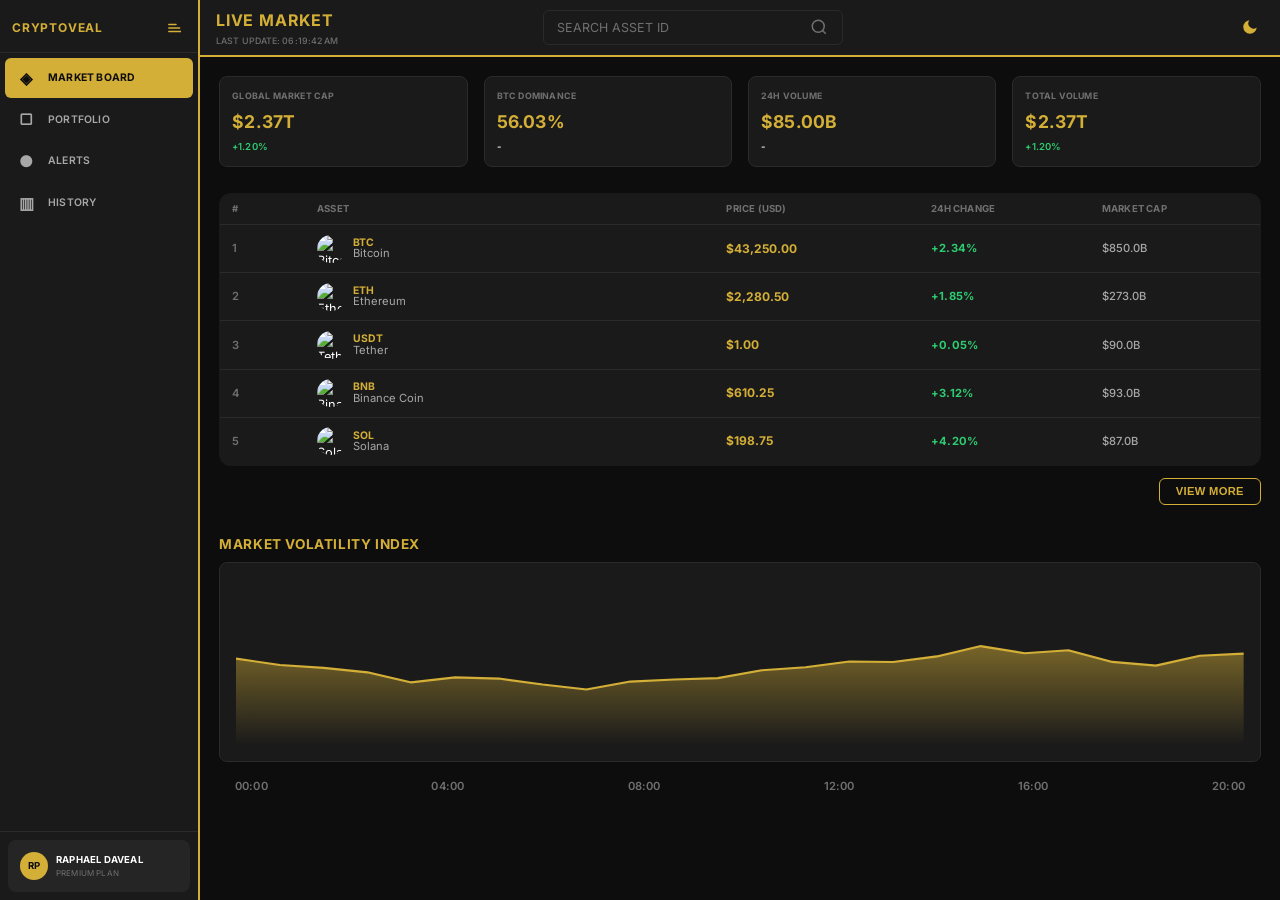
==== index.html @ ec21918f "stat" ====
<!DOCTYPE html>
<html lang="en" data-theme="dark">
<head>
  <meta charset="UTF-8">
  <meta name="viewport" content="width=device-width, initial-scale=1.0">
  <title>Crypto Portfolio Tracker</title>
  <link rel="stylesheet" href="./src/css/styles.css">
</head>
<body>
  <div class="app-container">
    <!-- Sidebar with CRYPTOVEAL -->
    <aside id="sidebar-container" class="sidebar"></aside>

    <!-- Main Content Area -->
    <div class="content-wrapper">
      <!-- Top Header with Menu & Theme Toggle -->
      <div id="header-container"></div>

      <main class="main-content">
        <!-- Market Stats Grid (4 cards with real data) -->
        <div class="market-stats-grid" id="market-stats-container">
          <div class="market-stat-card">
            <p class="stat-label">GLOBAL MARKET CAP</p>
            <p class="stat-value" id="global-market-cap">-</p>
            <p class="stat-change" id="global-market-cap-change">-</p>
          </div>
          <div class="market-stat-card">
            <p class="stat-label">BTC DOMINANCE</p>
            <p class="stat-value" id="btc-dominance">-</p>
            <p class="stat-change" id="btc-dominance-change">-</p>
          </div>
          <div class="market-stat-card">
            <p class="stat-label">24H VOLUME</p>
            <p class="stat-value" id="volume-24h">-</p>
            <p class="stat-change" id="volume-24h-change">-</p>
          </div>
          <div class="market-stat-card">
            <p class="stat-label">TOTAL VOLUME</p>
            <p class="stat-value" id="total-volume">-</p>
            <p class="stat-change" id="total-volume-change">-</p>
          </div>
        </div>

        <!-- Cryptocurrencies Table -->
        <section class="assets-section">
          <table class="crypto-table" id="crypto-table">
            <thead>
              <tr>
                <th class="col-rank">#</th>
                <th class="col-asset">ASSET</th>
                <th class="col-price">PRICE (USD)</th>
                <th class="col-change">24H CHANGE</th>
                <th class="col-market-cap">MARKET CAP</th>
              </tr>
            </thead>
            <tbody id="coins-list">
              <tr class="loading-row">
                <td colspan="5">Loading coins...</td>
              </tr>
            </tbody>
          </table>
          <button id="view-more-btn" class="view-more-btn" style="display: none;">VIEW MORE</button>
        </section>

        <!-- Market Volatility Index Chart -->
        <section class="chart-section">
          <h2 class="chart-title">MARKET VOLATILITY INDEX</h2>
          <div class="chart-container" id="volatility-chart">
            <svg viewBox="0 0 1000 240" class="volatility-chart-svg" preserveAspectRatio="none">
              <defs>
                <linearGradient id="chartGradient" x1="0%" y1="0%" x2="0%" y2="100%">
                  <stop offset="0%" style="stop-color:#d4af37;stop-opacity:0.5" />
                  <stop offset="100%" style="stop-color:#d4af37;stop-opacity:0" />
                </linearGradient>
              </defs>
              <path id="chart-area" d="" fill="url(#chartGradient)" stroke="none"/>
              <polyline id="chart-line" points="" fill="none" stroke="#d4af37" stroke-width="3"/>
            </svg>
          </div>
          <div class="chart-labels">
            <span>00:00</span>
            <span>04:00</span>
            <span>08:00</span>
            <span>12:00</span>
            <span>16:00</span>
            <span>20:00</span>
          </div>
        </section>
      </main>
    </div>
  </div>

  <!-- Load main.js as ES module -->
  <script type="module" src="./src/js/main.js"></script>
</body>
</html>
---- src/css/styles.css ----
/* ===========================
   IMPORTS
   =========================== */
@import url('https://fonts.googleapis.com/css2?family=Inter:wght@300;400;500;600;700&display=swap');

/* ===========================
   THEME VARIABLES
   =========================== */

:root[data-theme="dark"] {
  --bg-primary: #0d0d0d;
  --bg-secondary: #1a1a1a;
  --bg-tertiary: #252525;
  --text-primary: #ffffff;
  --text-secondary: #a8a8a8;
  --text-tertiary: #707070;
  --accent-gold: #d4af37;
  --accent-gold-hover: #e5c158;
  --color-positive: #2ecc71;
  --color-negative: #e74c3c;
  --border-color: #2a2a2a;
  --sidebar-bg: #1a1a1a;
  --sidebar-border: #d4af37;
}

:root[data-theme="light"] {
  --bg-primary: #f8f8f8;
  --bg-secondary: #ffffff;
  --bg-tertiary: #f5f5f5;
  --text-primary: #1a1a1a;
  --text-secondary: #555555;
  --text-tertiary: #888888;
  --accent-gold: #b8960f;
  --accent-gold-hover: #9e7d0a;
  --color-positive: #27ae60;
  --color-negative: #c0392b;
  --border-color: #e8e8e8;
  --sidebar-bg: #ffffff;
  --sidebar-border: #b8960f;
}

/* ===========================
   RESET & BASE STYLES
   =========================== */

*,
*::before,
*::after {
  margin: 0;
  padding: 0;
  box-sizing: border-box;
}

html {
  font-size: 16px;
}

body {
  font-family: 'Inter', -apple-system, BlinkMacSystemFont, 'Segoe UI', sans-serif;
  background-color: var(--bg-primary);
  color: var(--text-primary);
  line-height: 1.5;
  transition: background-color 0.3s ease, color 0.3s ease;
}

/* ===========================
   LAYOUT STRUCTURE
   =========================== */

.app-container {
  display: flex;
  height: 100vh;
  overflow: hidden;
}

.sidebar {
  width: 200px;
  background-color: var(--sidebar-bg);
  border-right: 2px solid var(--sidebar-border);
  padding: 0;
  position: relative;
  overflow-y: auto;
  overflow-x: hidden;
  transition: width 0.3s ease;
  z-index: 100;
  display: flex;
  flex-direction: column;
}

.sidebar.collapsed {
  width: 80px;
  padding: 0;
}

.sidebar-header {
  padding: 1rem 0.75rem 0.75rem 0.75rem;
  border-bottom: 1px solid var(--border-color);
  display: flex;
  align-items: center;
  justify-content: space-between;
  gap: 0.5rem;
  flex-shrink: 0;
}

.sidebar-title {
  font-size: 0.75rem;
  color: var(--accent-gold);
  font-weight: 700;
  letter-spacing: 0.8px;
  text-transform: uppercase;
  white-space: normal;
  overflow: visible;
  text-overflow: clip;
  margin: 0;
  flex: 1;
  text-align: left;
}

.sidebar.collapsed .sidebar-title {
  display: none;
}

.menu-toggle {
  background: none;
  border: none;
  cursor: pointer;
  padding: 0.3rem;
  flex-shrink: 0;
  display: flex;
  align-items: center;
  justify-content: center;
  width: 24px;
  height: 24px;
  transition: all 0.3s ease;
}

.menu-icon {
  width: 18px;
  height: 18px;
  stroke: var(--accent-gold);
  stroke-width: 2.5;
  fill: none;
  stroke-linecap: round;
  transition: all 0.3s ease;
  transform: scaleX(1);
}

/* Hamburger transforms to arrow pointing left when sidebar is OPEN */
.sidebar.collapsed .menu-icon {
  transform: scaleX(-1);
}

.content-wrapper {
  flex: 1;
  display: flex;
  flex-direction: column;
  overflow: hidden;
}

/* ===========================
   SIDEBAR STYLES
   =========================== */

.sidebar-nav {
  display: flex;
  flex-direction: column;
  justify-content: space-between;
  height: 100%;
  padding: 0;
}

.sidebar-menu {
  display: flex;
  flex-direction: column;
  gap: 0.1rem;
  padding: 0.3rem;
  flex: 1;
}

.sidebar-item {
  display: flex;
  align-items: center;
  justify-content: flex-start;
  gap: 0.6rem;
  padding: 0.5rem 0.6rem;
  color: var(--text-secondary);
  text-decoration: none;
  border-radius: 6px;
  transition: all 0.3s ease;
  cursor: pointer;
  border: none;
  font-size: 0.65rem;
  font-weight: 600;
  text-transform: uppercase;
  letter-spacing: 0.2px;
}

.sidebar-item:hover {
  background-color: var(--bg-tertiary);
  color: var(--accent-gold);
}

.sidebar-item.active {
  background-color: var(--accent-gold);
  color: var(--bg-primary);
  font-weight: 700;
}

.sidebar.collapsed .sidebar-item {
  justify-content: center;
  padding: 0.5rem;
  gap: 0;
}

.sidebar.collapsed .sidebar-item:hover {
  background-color: var(--bg-tertiary);
}

.sidebar.collapsed .sidebar-item.active {
  background-color: var(--accent-gold);
}

.sidebar-icon {
  font-size: 1rem;
  width: 24px;
  min-width: 24px;
  text-align: center;
  flex-shrink: 0;
  display: flex;
  align-items: center;
  justify-content: center;
  height: 24px;
}

.sidebar-label {
  white-space: nowrap;
  overflow: hidden;
  text-overflow: ellipsis;
  flex: 1;
}

.sidebar.collapsed .sidebar-label {
  display: none;
}

.sidebar-footer {
  border-top: 1px solid var(--border-color);
  padding: 0.5rem;
  margin-top: auto;
  flex-shrink: 0;
}

.user-profile {
  display: flex;
  align-items: center;
  gap: 0.5rem;
  padding: 0.75rem;
  background-color: var(--bg-tertiary);
  border-radius: 8px;
  justify-content: center;
}

.sidebar.collapsed .user-profile {
  justify-content: center;
  padding: 0.75rem;
}

.user-avatar {
  width: 28px;
  height: 28px;
  background-color: var(--accent-gold);
  color: var(--bg-primary);
  border-radius: 50%;
  display: flex;
  align-items: center;
  justify-content: center;
  font-weight: 700;
  font-size: 0.6rem;
  flex-shrink: 0;
}

.user-info {
  flex: 1;
  min-width: 0;
}

.sidebar.collapsed .user-info {
  display: none;
}

.user-name {
  font-size: 0.6rem;
  font-weight: 700;
  color: var(--text-primary);
  text-transform: uppercase;
  letter-spacing: 0.2px;
  white-space: nowrap;
  overflow: hidden;
  text-overflow: ellipsis;
}

.user-status {
  font-size: 0.5rem;
  color: var(--text-tertiary);
  text-transform: uppercase;
  letter-spacing: 0.15px;
  white-space: nowrap;
  overflow: hidden;
  text-overflow: ellipsis;
}

/* ===========================
   HEADER STYLES
   =========================== */

.header {
  background-color: var(--bg-secondary);
  border-bottom: 2px solid var(--accent-gold);
  padding: 0.5rem 1rem;
  display: flex;
  justify-content: flex-start;
  align-items: center;
  gap: 1rem;
  z-index: 50;
  flex-shrink: 0;
}

.header-title-section {
  display: flex;
  flex-direction: column;
  gap: 0.1rem;
  flex-shrink: 0;
}

.header-title {
  color: var(--accent-gold);
  font-size: 1rem;
  font-weight: 700;
  text-transform: uppercase;
  letter-spacing: 0.8px;
  margin: 0;
}

.header-subtitle {
  color: var(--text-tertiary);
  font-size: 0.55rem;
  text-transform: uppercase;
  letter-spacing: 0.1px;
  margin: 0;
  font-weight: 500;
}

.header-search-wrapper {
  display: flex;
  gap: 0.4rem;
  align-items: center;
  background-color: var(--bg-secondary);
  border: 1px solid var(--border-color);
  border-radius: 6px;
  padding: 0.4rem 0.8rem;
  flex: 1;
  margin: 0 auto;
  max-width: 300px;
}

.header-search-input {
  background: none;
  border: none;
  color: var(--text-primary);
  font-size: 0.78rem;
  outline: none;
  flex: 1;
  font-family: 'Inter', sans-serif;
}

.header-search-input::placeholder {
  color: var(--text-tertiary);
}

.header-search-button {
  background: none;
  border: none;
  cursor: pointer;
  font-size: 0.9rem;
  padding: 0;
  display: flex;
  align-items: center;
  justify-content: center;
  flex-shrink: 0;
  width: 20px;
  height: 20px;
  color: var(--text-tertiary);
  transition: color 0.3s ease;
}

.header-search-button:hover {
  color: var(--accent-gold);
}

.icon-search,
.icon-theme {
  width: 18px;
  height: 18px;
}

.icon-search {
  stroke: currentColor;
  fill: none;
}

.icon-theme {
  fill: currentColor;
  stroke: none;
}

.theme-toggle {
  background: none;
  border: none;
  color: var(--accent-gold);
  cursor: pointer;
  padding: 0.3rem;
  border-radius: 6px;
  transition: all 0.3s ease;
  display: flex;
  align-items: center;
  justify-content: center;
  flex-shrink: 0;
  margin-left: auto;
  width: 28px;
  height: 28px;
}

.theme-toggle:hover {
  background-color: var(--accent-gold);
  color: var(--bg-primary);
}

.theme-toggle .icon-theme {
  width: 18px;
  height: 18px;
  fill: currentColor;
  stroke: none;
}

/* ===========================
   MAIN CONTENT
   =========================== */

.main-content {
  flex: 1;
  display: flex;
  flex-direction: column;
  overflow-y: auto;
  overflow-x: hidden;
  background-color: var(--bg-primary);
}

/* ===========================
   LAST UPDATE INFO
   =========================== */

.last-update-info {
  color: var(--text-tertiary);
  font-size: 0.65rem;
  text-transform: uppercase;
  letter-spacing: 0.2px;
  font-weight: 500;
  margin: 0;
  padding: 0.5rem 1rem 0.25rem 1rem;
  flex-shrink: 0;
}

.search-input {
  flex: 1;
  background: none;
  border: none;
  color: var(--text-primary);
  padding: 0;
  font-size: 0.85rem;
  outline: none;
  text-transform: uppercase;
  letter-spacing: 0.3px;
  font-weight: 500;
}

.search-input::placeholder {
  color: var(--text-tertiary);
}

.search-button {
  background: none;
  border: none;
  color: var(--text-secondary);
  cursor: pointer;
  font-size: 1rem;
  padding: 0;
  transition: color 0.3s ease;
  flex-shrink: 0;
  display: flex;
  align-items: center;
  justify-content: center;
}

.search-button:hover {
  color: var(--accent-gold);
}

/* ===========================
   MARKET STATS SECTION
   =========================== */

.market-stats-grid {
  display: grid;
  grid-template-columns: repeat(4, 1fr);
  gap: 1rem;
  padding: 1.2rem 1.2rem 0.8rem 1.2rem;
  flex-shrink: 0;
}

.market-stat-card {
  background-color: var(--bg-secondary);
  border: 1px solid var(--border-color);
  border-radius: 8px;
  padding: 0.75rem;
  transition: all 0.3s ease;
}

.market-stat-card:hover {
  border-color: var(--accent-gold);
  box-shadow: 0 2px 8px rgba(212, 175, 55, 0.1);
}

.stat-label {
  color: var(--text-tertiary);
  font-size: 0.55rem;
  text-transform: uppercase;
  letter-spacing: 0.2px;
  margin-bottom: 0.4rem;
  font-weight: 700;
}

.stat-value {
  color: var(--accent-gold);
  font-size: 1.1rem;
  font-weight: 700;
  margin-bottom: 0.3rem;
  letter-spacing: 0.2px;
}

.stat-change {
  font-size: 0.6rem;
  font-weight: 600;
  text-transform: uppercase;
  letter-spacing: 0.1px;
}

.stat-change.positive {
  color: var(--color-positive);
}

.stat-change.negative {
  color: var(--color-negative);
}

/* ===========================
   CRYPTO TABLE STYLES
   =========================== */

.assets-section {
  flex: 0 0 auto;
  padding: 0.8rem 1.2rem 1rem 1.2rem;
  overflow: visible;
  display: flex;
  flex-direction: column;
  gap: 0.75rem;
}

.view-more-btn {
  background: none;
  border: 1px solid var(--accent-gold);
  color: var(--accent-gold);
  cursor: pointer;
  font-size: 0.7rem;
  padding: 0.4rem 1rem;
  border-radius: 6px;
  transition: all 0.3s ease;
  font-weight: 600;
  text-transform: uppercase;
  letter-spacing: 0.3px;
  align-self: flex-end;
}

.view-more-btn:hover {
  background-color: var(--accent-gold);
  color: var(--bg-primary);
}

.view-more-btn.hidden {
  display: none !important;
}

.crypto-table {
  width: 100%;
  border-collapse: collapse;
  background-color: var(--bg-secondary);
  border: 1px solid var(--border-color);
  border-radius: 12px;
  overflow: hidden;
}

.crypto-table thead {
  background-color: var(--bg-secondary);
  border-bottom: 1px solid var(--border-color);
}

.crypto-table thead th {
  color: var(--text-tertiary);
  font-size: 0.6rem;
  font-weight: 700;
  padding: 0.5rem 0.75rem;
  text-align: left;
  text-transform: uppercase;
  letter-spacing: 0.2px;
}

.col-rank {
  width: 50px;
  text-align: left;
}

.col-asset {
  width: 240px;
  text-align: left;
}

.col-price {
  width: 120px;
  text-align: left;
}

.col-change {
  width: 100px;
  text-align: left;
}

.col-market-cap {
  width: 100px;
  text-align: left;
}

.crypto-table tbody {
  max-height: none;
  overflow-y: visible;
}

.crypto-table tbody tr {
  border-bottom: 1px solid var(--border-color);
  transition: background-color 0.2s ease;
}

.crypto-table tbody tr:hover {
  background-color: var(--bg-tertiary);
}

.crypto-table tbody tr:last-child {
  border-bottom: none;
}

.crypto-table td {
  padding: 0.6rem 0.75rem;
  color: var(--text-primary);
  font-size: 0.8rem;
}

.coin-row .rank {
  color: var(--text-tertiary);
  font-weight: 600;
  text-align: left;
  font-size: 0.7rem;
}

.coin-row .asset {
  display: flex;
  align-items: center;
  gap: 0.5rem;
  min-width: 0;
}

.asset-info {
  display: flex;
  align-items: center;
  gap: 0.5rem;
  width: 100%;
  min-width: 0;
}

.asset-info > div {
  display: flex;
  flex-direction: column;
  gap: 0rem;
  min-width: 0;
}

.coin-image {
  width: 28px;
  height: 28px;
  border-radius: 50%;
  object-fit: cover;
  flex-shrink: 0;
}

.coin-symbol {
  font-weight: 700;
  color: var(--accent-gold);
  font-size: 0.65rem;
  text-transform: uppercase;
  letter-spacing: 0.1px;
  line-height: 1;
}

.coin-name {
  color: var(--text-secondary);
  font-size: 0.6rem;
  text-transform: capitalize;
  line-height: 1;
}

.coin-row .price {
  color: var(--accent-gold);
  font-weight: 700;
  text-align: left;
  font-size: 0.75rem;
}

.coin-row .change {
  font-weight: 700;
  text-align: left;
  font-size: 0.7rem;
  text-transform: uppercase;
  letter-spacing: 0.15px;
}

.coin-row .change.positive {
  color: var(--color-positive);
}

.coin-row .change.negative {
  color: var(--color-negative);
}

.coin-row .market-cap {
  color: var(--text-secondary);
  text-align: left;
  font-size: 0.7rem;
  font-weight: 500;
}

.loading-row {
  text-align: center;
  color: var(--text-tertiary);
  padding: 1rem 0.75rem;
}

.no-data {
  text-align: center;
  color: var(--text-tertiary);
  padding: 1rem 0.75rem;
}

/* ===========================
   CHART SECTION
   =========================== */

.chart-section {
  padding: 0.8rem 1.2rem 1.2rem 1.2rem;
  flex-shrink: 0;
}

.chart-title {
  color: var(--accent-gold);
  font-size: 0.85rem;
  font-weight: 700;
  margin-bottom: 0.5rem;
  text-transform: uppercase;
  letter-spacing: 0.6px;
}

.chart-container {
  background-color: var(--bg-secondary);
  border: 1px solid var(--border-color);
  border-radius: 8px;
  padding: 0.75rem;
  margin-bottom: 0.5rem;
  height: 120px;
}

.volatility-chart-svg {
  width: 100%;
  height: 100%;
}

.chart-labels {
  display: flex;
  justify-content: space-between;
  padding: 0.4rem 0.75rem;
  color: var(--text-tertiary);
  font-size: 0.6rem;
  text-transform: uppercase;
  letter-spacing: 0.1px;
  font-weight: 600;
}
  font-size: 0.7rem;
  font-weight: 600;
  text-transform: uppercase;
  letter-spacing: 0.2px;
}

/* ===========================
   RESPONSIVE DESIGN
   =========================== */

@media (max-width: 768px) {
  .app-container {
    flex-direction: column;
  }

  .sidebar {
    width: 100%;
    height: auto;
    border-right: none;
    border-bottom: 2px solid var(--sidebar-border);
    position: relative;
  }

  .sidebar-header {
    padding: 1rem 1rem;
  }

  .sidebar-nav {
    flex-direction: row;
    width: 100%;
  }

  .sidebar-menu {
    flex-direction: row;
    gap: 0;
    padding: 0;
    flex: 1;
  }

  .sidebar-item {
    flex: 1;
    justify-content: center;
    padding: 0.75rem 0.5rem;
    border-radius: 0;
  }

  .sidebar-item.active {
    border-radius: 0;
    background-color: transparent;
    border-bottom: 3px solid var(--accent-gold);
  }

  .sidebar-label {
    display: none;
  }

  .sidebar-footer {
    display: none;
  }

  .header {
    padding: 0.75rem 1rem;
    flex-wrap: wrap;
  }

  .header {
    gap: 0.5rem;
  }

  .page-header {
    padding: 1rem;
    gap: 0.75rem;
  }

  .page-title {
    font-size: 1.3rem;
  }

  .market-stats-grid {
    grid-template-columns: repeat(2, 1fr);
    gap: 0.75rem;
    padding: 1rem;
  }

  .market-stat-card {
    padding: 1rem;
  }

  .stat-value {
    font-size: 1.3rem;
  }

  .assets-section {
    padding: 0 1rem 1rem 1rem;
  }

  .crypto-table {
    font-size: 0.8rem;
  }

  .crypto-table thead th {
    padding: 0.75rem 0.5rem;
    font-size: 0.65rem;
  }

  .crypto-table td {
    padding: 0.75rem 0.5rem;
  }

  .col-asset {
    width: auto;
  }

  .coin-image {
    width: 28px;
    height: 28px;
  }

  .chart-section {
    padding: 1rem;
  }

  .chart-container {
    height: 200px;
    padding: 1rem;
  }
}
  }

  .coin-symbol {
    font-size: 0.8rem;
  }

  .coin-name {
    font-size: 0.7rem;
  }

  .chart-container {
    padding: 1rem;
    height: 200px;
  }

  .chart-labels {
    padding: 0.5rem 1rem;
    font-size: 0.7rem;
  }
}

@media (max-width: 480px) {
  .header {
    padding: 0.75rem;
  }

  .header-left {
    gap: 0.75rem;
  }

  .header-title {
    font-size: 0.95rem;
  }

  .menu-toggle span {
    width: 20px;
    height: 2px;
  }

  .main-content {
    padding: 0.75rem;
  }

  .live-market-title {
    font-size: 1.1rem;
  }

  .market-stats-grid {
    grid-template-columns: 1fr;
    gap: 0.75rem;
  }

  .market-stat-card {
    padding: 0.75rem;
  }

  .stat-value {
    font-size: 1.2rem;
  }

  .stat-label {
    font-size: 0.65rem;
  }

  .crypto-table {
    font-size: 0.7rem;
  }

  .col-rank {
    width: 40px;
  }

  .col-asset {
    width: auto;
  }

  .col-price,
  .col-change,
  .col-market-cap {
    width: auto;
  }

  .crypto-table thead th {
    padding: 0.5rem 0.25rem;
    font-size: 0.65rem;
  }

  .crypto-table td {
    padding: 0.5rem 0.25rem;
  }

  .coin-image {
    width: 28px;
    height: 28px;
  }

  .coin-symbol {
    font-size: 0.75rem;
  }

  .coin-name {
    font-size: 0.65rem;
  }

  .chart-container {
    height: 150px;
  }
}
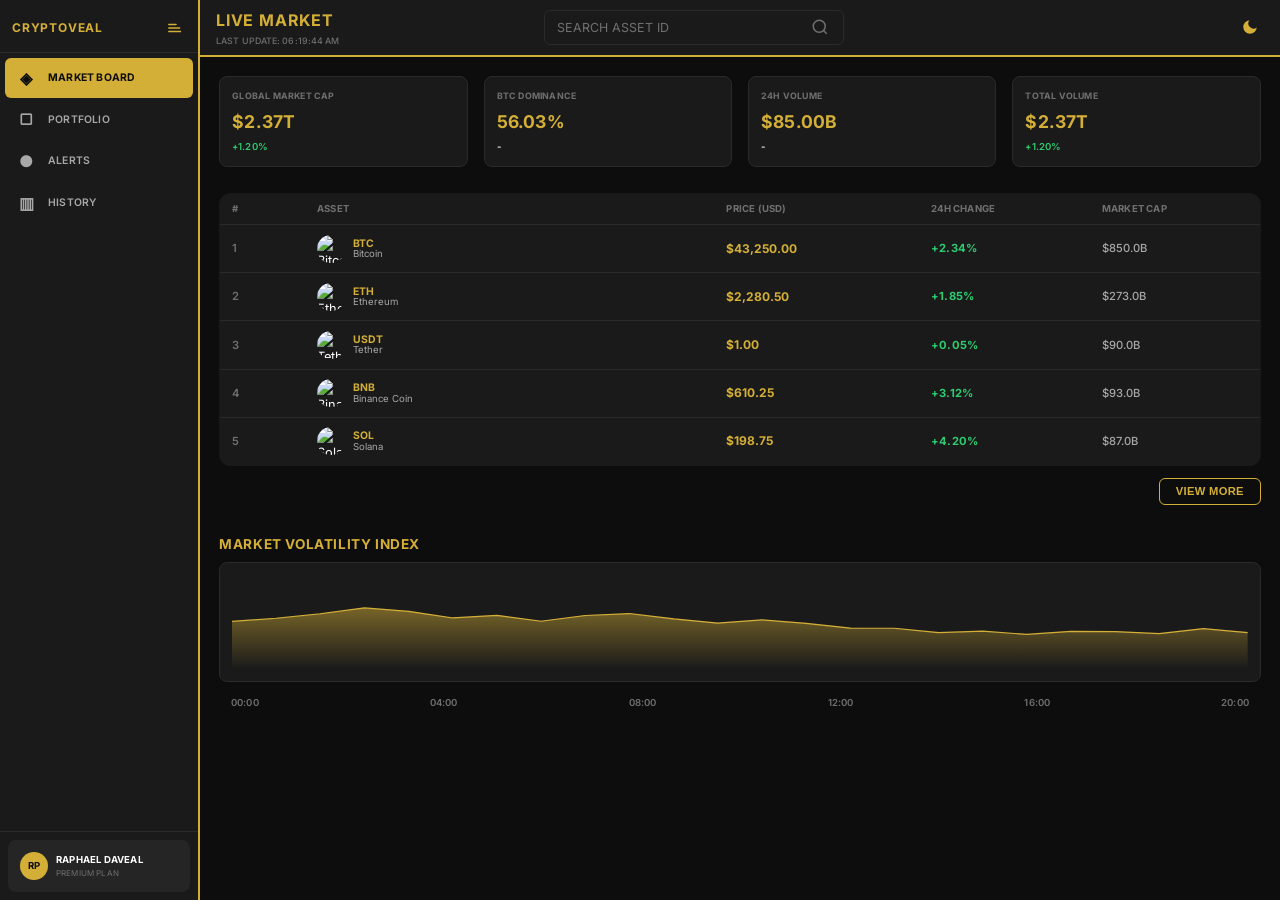
==== commit 6b7c43b1: "stat" ====
--- a/index.html
+++ b/index.html
@@ -17,6 +17,16 @@
       <div id="header-container"></div>
 
       <main class="main-content">
+        <!-- Portfolio Value Section (Mobile) -->
+        <section class="portfolio-section">
+          <div class="portfolio-value-card">
+            <p class="portfolio-label">PORTFOLIO VALUE</p>
+            <p class="portfolio-value">$12,450.80</p>
+            <p class="portfolio-change">+5.2%</p>
+            <button class="view-portfolio-btn">VIEW FULL PORTFOLIO</button>
+          </div>
+        </section>
+
         <!-- Market Stats Grid (4 cards with real data) -->
         <div class="market-stats-grid" id="market-stats-container">
           <div class="market-stat-card">
--- a/src/css/styles.css
+++ b/src/css/styles.css
@@ -325,6 +325,19 @@
   flex-shrink: 0;
 }
 
+.header-brand {
+  display: none;
+}
+
+.header-brand-title {
+  color: var(--accent-gold);
+  font-size: 1rem;
+  font-weight: 700;
+  text-transform: uppercase;
+  letter-spacing: 0.8px;
+  margin: 0;
+}
+
 .header-title-section {
   display: flex;
   flex-direction: column;
@@ -398,7 +411,8 @@
 }
 
 .icon-search,
-.icon-theme {
+.icon-theme,
+.icon-bell {
   width: 18px;
   height: 18px;
 }
@@ -411,6 +425,38 @@
 .icon-theme {
   fill: currentColor;
   stroke: none;
+}
+
+.icon-bell {
+  stroke: currentColor;
+  fill: none;
+}
+
+.header-bell-button {
+  background: none;
+  border: none;
+  color: var(--accent-gold);
+  cursor: pointer;
+  padding: 0.3rem;
+  border-radius: 6px;
+  transition: all 0.3s ease;
+  display: flex;
+  align-items: center;
+  justify-content: center;
+  flex-shrink: 0;
+  width: 28px;
+  height: 28px;
+  margin: 0 0.5rem;
+}
+
+.header-bell-button:hover {
+  background-color: var(--accent-gold);
+  color: var(--bg-primary);
+}
+
+.header-bell-button .icon-bell {
+  width: 18px;
+  height: 18px;
 }
 
 .theme-toggle {
@@ -453,6 +499,121 @@
   overflow-y: auto;
   overflow-x: hidden;
   background-color: var(--bg-primary);
+}
+
+/* ===========================
+   PORTFOLIO SECTION (MOBILE ONLY)
+   =========================== */
+
+.portfolio-section {
+  display: none;
+}
+
+.portfolio-value-card {
+  background-color: var(--bg-secondary);
+  border: 1px solid var(--border-color);
+  border-radius: 8px;
+  padding: 1.25rem;
+  text-align: center;
+}
+
+.portfolio-label {
+  color: var(--text-tertiary);
+  font-size: 0.65rem;
+  text-transform: uppercase;
+  letter-spacing: 0.2px;
+  margin-bottom: 0.5rem;
+  font-weight: 700;
+}
+
+.portfolio-value {
+  color: var(--accent-gold);
+  font-size: 1.8rem;
+  font-weight: 700;
+  margin-bottom: 0.25rem;
+  letter-spacing: 0.2px;
+}
+
+.portfolio-change {
+  color: var(--color-positive);
+  font-size: 0.75rem;
+  font-weight: 600;
+  text-transform: uppercase;
+  letter-spacing: 0.1px;
+  margin-bottom: 1rem;
+}
+
+.portfolio-change.negative {
+  color: var(--color-negative);
+}
+
+.view-portfolio-btn {
+  width: 100%;
+  background-color: transparent;
+  border: 1px solid var(--accent-gold);
+  color: var(--accent-gold);
+  cursor: pointer;
+  padding: 0.6rem 1rem;
+  border-radius: 6px;
+  font-size: 0.7rem;
+  font-weight: 600;
+  text-transform: uppercase;
+  letter-spacing: 0.3px;
+  transition: all 0.3s ease;
+}
+
+.view-portfolio-btn:hover {
+  background-color: var(--accent-gold);
+  color: var(--bg-primary);
+}
+
+/* ===========================
+   BOTTOM NAVIGATION BAR (MOBILE ONLY)
+   =========================== */
+
+.bottom-nav {
+  display: none;
+}
+
+.bottom-nav-item {
+  display: flex;
+  flex-direction: column;
+  align-items: center;
+  justify-content: center;
+  gap: 0.4rem;
+  padding: 0.75rem;
+  color: var(--text-secondary);
+  text-decoration: none;
+  border: none;
+  background: none;
+  cursor: pointer;
+  transition: all 0.3s ease;
+  font-size: 0.6rem;
+  font-weight: 600;
+  text-transform: uppercase;
+  letter-spacing: 0.1px;
+}
+
+.bottom-nav-item:hover {
+  color: var(--accent-gold);
+}
+
+.bottom-nav-item.active {
+  color: var(--accent-gold);
+}
+
+.bottom-nav-icon {
+  width: 24px;
+  height: 24px;
+  stroke: currentColor;
+  fill: none;
+  stroke-width: 2;
+}
+
+.bottom-nav-label {
+  font-size: 0.55rem;
+  text-transform: uppercase;
+  letter-spacing: 0.05px;
 }
 
 /* ===========================
@@ -809,11 +970,6 @@
   letter-spacing: 0.1px;
   font-weight: 600;
 }
-  font-size: 0.7rem;
-  font-weight: 600;
-  text-transform: uppercase;
-  letter-spacing: 0.2px;
-}
 
 /* ===========================
    RESPONSIVE DESIGN
@@ -828,17 +984,30 @@
     width: 100%;
     height: auto;
     border-right: none;
-    border-bottom: 2px solid var(--sidebar-border);
-    position: relative;
+    border-bottom: none;
+    border-top: 1px solid var(--border-color);
+    position: fixed;
+    bottom: 0;
+    left: 0;
+    right: 0;
+    z-index: 100;
+    order: 2;
+    padding: 0;
+    display: flex;
+    flex-direction: column;
+    background-color: var(--bg-secondary);
   }
 
   .sidebar-header {
-    padding: 1rem 1rem;
+    display: none;
   }
 
   .sidebar-nav {
     flex-direction: row;
     width: 100%;
+    height: auto;
+    padding: 0.5rem 0;
+    justify-content: space-around;
   }
 
   .sidebar-menu {
@@ -846,36 +1015,132 @@
     gap: 0;
     padding: 0;
     flex: 1;
+    display: flex;
+    width: 100%;
+    justify-content: space-around;
   }
 
   .sidebar-item {
-    flex: 1;
+    flex: 0 0 auto;
     justify-content: center;
-    padding: 0.75rem 0.5rem;
+    padding: 0.5rem 0;
     border-radius: 0;
+    border-bottom: none;
+    gap: 0.35rem;
+    flex-direction: column;
+    align-items: center;
+    font-size: 0.48rem;
+    color: var(--text-secondary);
   }
 
   .sidebar-item.active {
     border-radius: 0;
     background-color: transparent;
-    border-bottom: 3px solid var(--accent-gold);
+    border-bottom: none;
+    color: var(--accent-gold);
   }
 
   .sidebar-label {
-    display: none;
+    display: block;
+    font-size: 0.48rem;
+    white-space: nowrap;
+    text-transform: uppercase;
+    letter-spacing: 0.05px;
+    font-weight: 600;
+  }
+
+  .sidebar-icon {
+    font-size: 1.3rem;
+    width: 24px;
+    height: 24px;
   }
 
   .sidebar-footer {
     display: none;
   }
 
+  .content-wrapper {
+    order: 1;
+    margin-bottom: 65px;
+  }
+
   .header {
     padding: 0.75rem 1rem;
+    gap: 0;
     flex-wrap: wrap;
-  }
-
-  .header {
+    flex-direction: column;
+    border-bottom: 1px solid var(--border-color);
+  }
+
+  .header-brand {
+    display: flex;
+    flex: 0 0 100%;
+    justify-content: space-between;
+    align-items: center;
+    padding: 0;
+    border-bottom: none;
+    margin-bottom: 0.75rem;
+  }
+
+  .header-brand-title {
+    font-size: 0.95rem;
+    font-weight: 700;
+    text-transform: uppercase;
+    letter-spacing: 0.8px;
+  }
+
+  .header-title-section {
+    display: none;
+  }
+
+  .header-title {
+    display: none;
+  }
+
+  .header-subtitle {
+    display: none;
+  }
+
+  .header-search-wrapper {
+    flex: 0 0 100%;
+    display: flex;
+    justify-content: flex-start;
+    align-items: center;
+    border: none;
+    padding: 0;
     gap: 0.5rem;
+    margin: 0;
+    background: none;
+  }
+
+  .header-search-input {
+    flex: 1;
+    background: transparent;
+    border: none;
+    color: var(--text-primary);
+    font-size: 0.75rem;
+    padding: 0;
+    outline: none;
+  }
+
+  .header-search-input::placeholder {
+    color: var(--text-tertiary);
+  }
+
+  .header-search-button {
+    display: flex;
+    width: 18px;
+    height: 18px;
+    padding: 0;
+  }
+
+  .theme-toggle {
+    display: none;
+  }
+
+  .content-wrapper {
+    order: 1;
+    margin-bottom: 70px;
   }
 
   .page-header {
@@ -887,44 +1152,240 @@
     font-size: 1.3rem;
   }
 
+  .portfolio-section {
+    display: block !important;
+    padding: 1rem;
+    margin-bottom: 0;
+  }
+
+  .portfolio-value-card {
+    background-color: var(--bg-secondary);
+    border: 1px solid var(--border-color);
+    border-radius: 8px;
+    padding: 1.25rem;
+    text-align: center;
+  }
+
+  .portfolio-label {
+    color: var(--text-tertiary);
+    font-size: 0.6rem;
+    text-transform: uppercase;
+    letter-spacing: 0.2px;
+    margin-bottom: 0.5rem;
+    font-weight: 700;
+  }
+
+  .portfolio-value {
+    color: var(--accent-gold);
+    font-size: 1.8rem;
+    font-weight: 700;
+    margin-bottom: 0.25rem;
+    letter-spacing: 0.2px;
+  }
+
+  .portfolio-change {
+    color: var(--color-positive);
+    font-size: 0.75rem;
+    font-weight: 600;
+    text-transform: uppercase;
+    letter-spacing: 0.1px;
+    margin-bottom: 1rem;
+  }
+
+  .portfolio-change.negative {
+    color: var(--color-negative);
+  }
+
+  .view-portfolio-btn {
+    width: 100%;
+    background-color: transparent;
+    border: 1px solid var(--accent-gold);
+    color: var(--accent-gold);
+    cursor: pointer;
+    padding: 0.6rem 1rem;
+    border-radius: 6px;
+    font-size: 0.7rem;
+    font-weight: 600;
+    text-transform: uppercase;
+    letter-spacing: 0.3px;
+    transition: all 0.3s ease;
+  }
+
+  .view-portfolio-btn:hover {
+    background-color: var(--accent-gold);
+    color: var(--bg-primary);
+  }
+
   .market-stats-grid {
+    display: grid;
     grid-template-columns: repeat(2, 1fr);
-    gap: 0.75rem;
+    gap: 1rem;
     padding: 1rem;
+    overflow: visible;
   }
 
   .market-stat-card {
     padding: 1rem;
+    border-radius: 8px;
+  }
+
+  .stat-label {
+    font-size: 0.6rem;
+    margin-bottom: 0.4rem;
   }
 
   .stat-value {
     font-size: 1.3rem;
+    margin-bottom: 0.2rem;
+  }
+
+  .stat-change {
+    font-size: 0.55rem;
   }
 
   .assets-section {
-    padding: 0 1rem 1rem 1rem;
+    padding: 1.5rem 1rem 1rem 1rem;
+    position: relative;
+  }
+
+  .assets-section::before {
+    content: 'Market Assets';
+    display: block;
+    color: var(--text-primary);
+    font-size: 0.95rem;
+    font-weight: 700;
+    margin-bottom: 1rem;
+    text-transform: capitalize;
+    position: absolute;
+    top: 1rem;
+    left: 1rem;
+  }
+
+  .assets-section::after {
+    content: 'See All';
+    display: block;
+    position: absolute;
+    top: 1rem;
+    right: 1rem;
+    color: var(--accent-gold);
+    font-size: 0.7rem;
+    font-weight: 600;
+    text-transform: capitalize;
+    cursor: pointer;
   }
 
   .crypto-table {
-    font-size: 0.8rem;
+    border: none;
+    background: transparent;
+    overflow: visible;
+  }
+
+  .crypto-table thead {
+    display: none;
   }
 
   .crypto-table thead th {
-    padding: 0.75rem 0.5rem;
-    font-size: 0.65rem;
+    display: none;
+  }
+
+  .crypto-table tbody {
+    display: flex;
+    flex-direction: column;
+    gap: 0.75rem;
+  }
+
+  .crypto-table tbody tr {
+    display: flex;
+    justify-content: space-between;
+    align-items: center;
+    padding: 1rem;
+    background-color: var(--bg-secondary);
+    border: 1px solid var(--border-color);
+    border-radius: 8px;
+    border-bottom: none;
+  }
+
+  .crypto-table tbody tr:hover {
+    background-color: var(--bg-secondary);
+  }
+
+  .crypto-table tbody tr:last-child {
+    border-bottom: 1px solid var(--border-color);
   }
 
   .crypto-table td {
-    padding: 0.75rem 0.5rem;
+    padding: 0;
+    font-size: 0.85rem;
+  }
+
+  .col-rank {
+    display: none;
   }
 
   .col-asset {
     width: auto;
+    flex: 1;
+  }
+
+  .col-price {
+    width: auto;
+    text-align: right;
+  }
+
+  .col-change {
+    display: none;
+  }
+
+  .col-market-cap {
+    display: none;
+  }
+
+  .coin-row .rank {
+    display: none;
+  }
+
+  .coin-row .asset {
+    gap: 0.75rem;
+    flex: 1;
+  }
+
+  .coin-row .price {
+    text-align: right;
+    font-size: 0.85rem;
+  }
+
+  .coin-row .change {
+    display: none;
+  }
+
+  .coin-row .market-cap {
+    display: none;
   }
 
   .coin-image {
-    width: 28px;
-    height: 28px;
+    width: 32px;
+    height: 32px;
+  }
+
+  .asset-info {
+    flex-direction: row;
+    gap: 0.75rem;
+  }
+
+  .asset-info > div {
+    gap: 0.2rem;
+  }
+
+  .coin-symbol {
+    font-size: 0.75rem;
+  }
+
+  .coin-name {
+    font-size: 0.65rem;
+  }
+
+  .view-more-btn {
+    display: none !important;
   }
 
   .chart-section {
@@ -932,28 +1393,92 @@
   }
 
   .chart-container {
-    height: 200px;
+    height: 150px;
+    padding: 0.75rem;
+    border-radius: 8px;
+    margin-bottom: 0.4rem;
+  }
+
+  .chart-labels {
+    padding: 0.4rem 0.5rem;
+    font-size: 0.55rem;
+    gap: 0.25rem;
+  }
+
+  /* Portfolio Section - Show on Mobile */
+  .portfolio-section {
+    display: block;
+    padding: 0.75rem;
+  }
+
+  .portfolio-value-card {
     padding: 1rem;
   }
-}
-  }
-
-  .coin-symbol {
-    font-size: 0.8rem;
-  }
-
-  .coin-name {
-    font-size: 0.7rem;
-  }
-
-  .chart-container {
-    padding: 1rem;
-    height: 200px;
-  }
-
-  .chart-labels {
-    padding: 0.5rem 1rem;
-    font-size: 0.7rem;
+
+  .portfolio-label {
+    font-size: 0.6rem;
+    margin-bottom: 0.4rem;
+  }
+
+  .portfolio-value {
+    font-size: 1.6rem;
+  }
+
+  .portfolio-change {
+    font-size: 0.65rem;
+    margin-bottom: 0.75rem;
+  }
+
+  .view-portfolio-btn {
+    padding: 0.5rem;
+    font-size: 0.65rem;
+  }
+
+  /* Bottom Navigation - Show on Mobile */
+  .bottom-nav {
+    display: flex;
+    position: fixed;
+    bottom: 0;
+    left: 0;
+    right: 0;
+    background-color: var(--bg-secondary);
+    border-top: 2px solid var(--accent-gold);
+    z-index: 101;
+    flex-direction: row;
+    justify-content: space-around;
+    align-items: center;
+    padding: 0;
+    height: 70px;
+    box-shadow: 0 -2px 10px rgba(0, 0, 0, 0.2);
+  }
+
+  .bottom-nav-item {
+    flex: 1;
+    height: 100%;
+    position: relative;
+  }
+
+  .bottom-nav-item.active::before {
+    content: '';
+    position: absolute;
+    top: 0;
+    left: 0;
+    right: 0;
+    height: 3px;
+    background-color: var(--accent-gold);
+  }
+
+  /* Content wrapper adjustments for bottom nav */
+  .content-wrapper {
+    margin-bottom: 70px;
+  }
+
+  .theme-toggle {
+    display: none;
+  }
+
+  .header-bell-button {
+    display: flex;
   }
 }
 
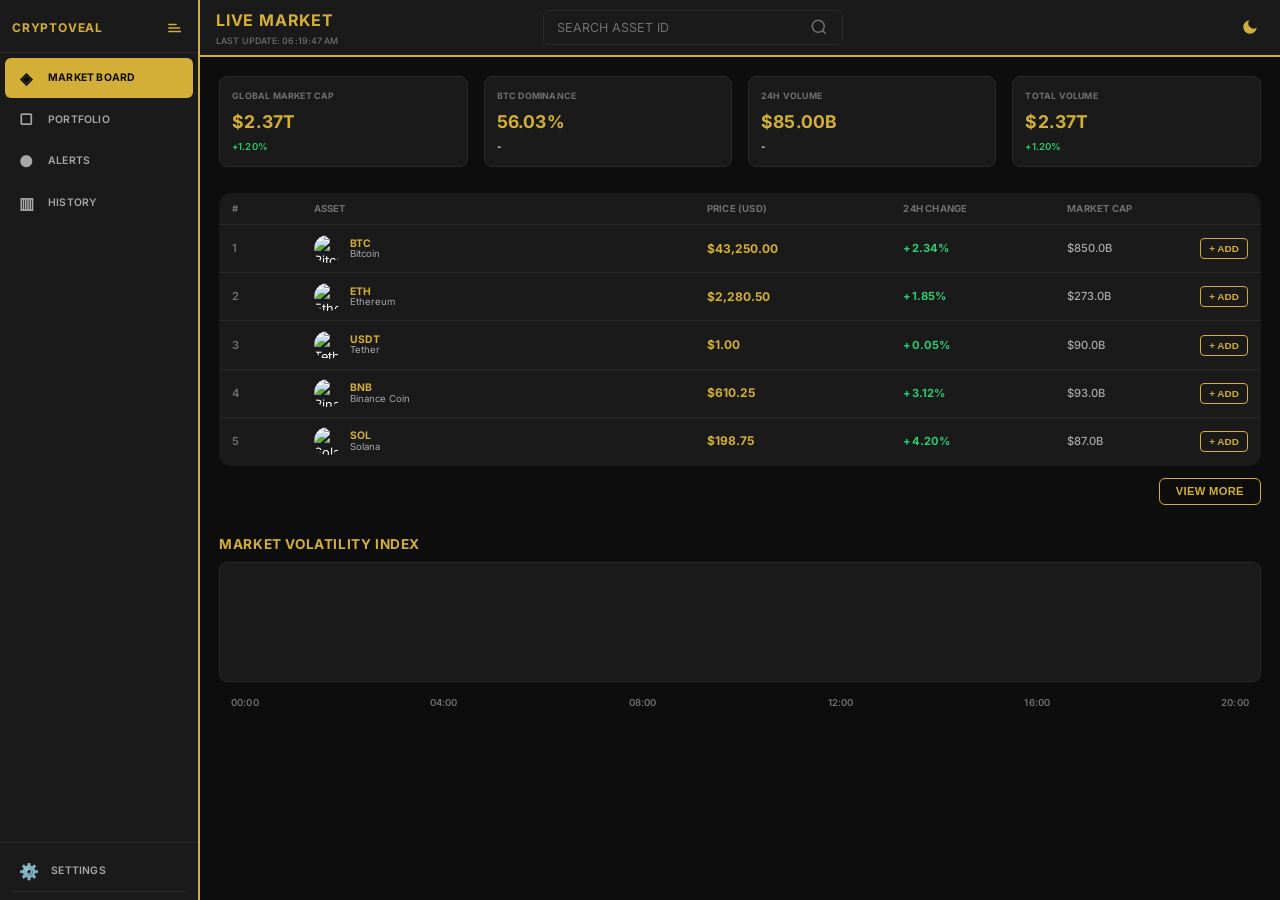
==== commit fff971d1: "stat" ====
--- a/index.html
+++ b/index.html
@@ -17,16 +17,6 @@
       <div id="header-container"></div>
 
       <main class="main-content">
-        <!-- Portfolio Value Section (Mobile) -->
-        <section class="portfolio-section">
-          <div class="portfolio-value-card">
-            <p class="portfolio-label">PORTFOLIO VALUE</p>
-            <p class="portfolio-value">$12,450.80</p>
-            <p class="portfolio-change">+5.2%</p>
-            <button class="view-portfolio-btn">VIEW FULL PORTFOLIO</button>
-          </div>
-        </section>
-
         <!-- Market Stats Grid (4 cards with real data) -->
         <div class="market-stats-grid" id="market-stats-container">
           <div class="market-stat-card">
@@ -100,6 +90,27 @@
     </div>
   </div>
 
+  <!-- Add to Portfolio Modal -->
+  <div id="add-portfolio-modal" class="modal" style="display: none;">
+    <div class="modal-content">
+      <div class="modal-header">
+        <h2 id="modal-coin-name">Add to Portfolio</h2>
+        <button id="modal-close-btn" class="modal-close">&times;</button>
+      </div>
+      <div class="modal-body">
+        <div class="modal-section">
+          <label for="portfolio-amount">Amount</label>
+          <input type="number" id="portfolio-amount" placeholder="Enter amount" step="0.00000001" min="0">
+          <p class="modal-price-info" id="modal-price-info"></p>
+        </div>
+      </div>
+      <div class="modal-footer">
+        <button id="modal-cancel-btn" class="modal-btn-secondary">Cancel</button>
+        <button id="modal-confirm-btn" class="modal-btn-primary">Add to Portfolio</button>
+      </div>
+    </div>
+  </div>
+
   <!-- Load main.js as ES module -->
   <script type="module" src="./src/js/main.js"></script>
 </body>
--- a/src/css/styles.css
+++ b/src/css/styles.css
@@ -502,11 +502,13 @@
 }
 
 /* ===========================
-   PORTFOLIO SECTION (MOBILE ONLY)
+   PORTFOLIO SECTION (DESKTOP & MOBILE)
    =========================== */
 
 .portfolio-section {
-  display: none;
+  display: block;
+  padding: 1rem;
+  margin-bottom: 1.5rem;
 }
 
 .portfolio-value-card {
@@ -914,6 +916,33 @@
   text-align: left;
   font-size: 0.7rem;
   font-weight: 500;
+}
+
+.market-cap-content {
+  display: flex;
+  align-items: center;
+  justify-content: space-between;
+  gap: 0.5rem;
+}
+
+.add-portfolio-btn {
+  background: none;
+  border: 1px solid var(--accent-gold);
+  color: var(--accent-gold);
+  padding: 0.25rem 0.5rem;
+  border-radius: 4px;
+  font-size: 0.62rem;
+  font-weight: 600;
+  text-transform: uppercase;
+  cursor: pointer;
+  transition: all 0.2s ease;
+  white-space: nowrap;
+  flex-shrink: 0;
+}
+
+.add-portfolio-btn:hover {
+  background-color: var(--accent-gold);
+  color: var(--bg-primary);
 }
 
 .loading-row {
@@ -1153,9 +1182,9 @@
   }
 
   .portfolio-section {
-    display: block !important;
+    display: block;
     padding: 1rem;
-    margin-bottom: 0;
+    margin-bottom: 1rem;
   }
 
   .portfolio-value-card {
@@ -1570,3 +1599,744 @@
   }
 }
 
+/* ===========================
+   MODAL STYLES
+   =========================== */
+
+.modal {
+  position: fixed;
+  top: 0;
+  left: 0;
+  right: 0;
+  bottom: 0;
+  background-color: rgba(0, 0, 0, 0.7);
+  display: flex;
+  align-items: center;
+  justify-content: center;
+  z-index: 1000;
+  animation: fadeIn 0.2s ease;
+}
+
+@keyframes fadeIn {
+  from {
+    opacity: 0;
+  }
+  to {
+    opacity: 1;
+  }
+}
+
+.modal-content {
+  background-color: var(--bg-secondary);
+  border: 1px solid var(--border-color);
+  border-radius: 12px;
+  padding: 1.5rem;
+  max-width: 400px;
+  width: 90%;
+  box-shadow: 0 20px 60px rgba(0, 0, 0, 0.3);
+  animation: slideUp 0.3s ease;
+}
+
+@keyframes slideUp {
+  from {
+    transform: translateY(20px);
+    opacity: 0;
+  }
+  to {
+    transform: translateY(0);
+    opacity: 1;
+  }
+}
+
+.modal-header {
+  display: flex;
+  justify-content: space-between;
+  align-items: center;
+  margin-bottom: 1.5rem;
+}
+
+.modal-header h2 {
+  margin: 0;
+  color: var(--accent-gold);
+  font-size: 1rem;
+  font-weight: 700;
+  text-transform: uppercase;
+  letter-spacing: 0.3px;
+}
+
+.modal-close {
+  background: none;
+  border: none;
+  color: var(--text-secondary);
+  font-size: 1.8rem;
+  cursor: pointer;
+  padding: 0;
+  width: 32px;
+  height: 32px;
+  display: flex;
+  align-items: center;
+  justify-content: center;
+  transition: color 0.2s ease;
+}
+
+.modal-close:hover {
+  color: var(--accent-gold);
+}
+
+.modal-body {
+  margin-bottom: 1.5rem;
+}
+
+.modal-section {
+  display: flex;
+  flex-direction: column;
+  gap: 0.5rem;
+}
+
+.modal-section label {
+  color: var(--text-primary);
+  font-size: 0.8rem;
+  font-weight: 600;
+  text-transform: uppercase;
+  letter-spacing: 0.1px;
+}
+
+.modal-section input {
+  background-color: var(--bg-tertiary);
+  border: 1px solid var(--border-color);
+  color: var(--text-primary);
+  padding: 0.75rem;
+  border-radius: 6px;
+  font-size: 0.9rem;
+  font-family: 'Inter', sans-serif;
+  transition: border-color 0.2s ease;
+}
+
+.modal-section input:focus {
+  outline: none;
+  border-color: var(--accent-gold);
+}
+
+.modal-price-info {
+  color: var(--text-secondary);
+  font-size: 0.75rem;
+  margin: 0;
+  margin-top: 0.5rem;
+}
+
+.modal-footer {
+  display: flex;
+  gap: 0.75rem;
+  justify-content: flex-end;
+}
+
+.modal-btn-primary,
+.modal-btn-secondary {
+  padding: 0.75rem 1.25rem;
+  border-radius: 6px;
+  font-size: 0.8rem;
+  font-weight: 600;
+  text-transform: uppercase;
+  letter-spacing: 0.1px;
+  cursor: pointer;
+  border: none;
+  transition: all 0.2s ease;
+}
+
+.modal-btn-primary {
+  background-color: var(--accent-gold);
+  color: var(--bg-primary);
+}
+
+.modal-btn-primary:hover {
+  background-color: var(--accent-gold-hover);
+}
+
+.modal-btn-primary:disabled {
+  background-color: var(--text-tertiary);
+  cursor: not-allowed;
+}
+
+.modal-btn-secondary {
+  background-color: transparent;
+  border: 1px solid var(--border-color);
+  color: var(--text-primary);
+}
+
+.modal-btn-secondary:hover {
+  background-color: var(--bg-tertiary);
+  border-color: var(--accent-gold);
+}
+
+/* ===========================
+   ALERTS PAGE STYLES
+   =========================== */
+
+.alerts-container {
+  display: grid;
+  grid-template-columns: 1fr;
+  gap: 1rem;
+  padding: 1.5rem;
+}
+
+.alert-card {
+  background-color: var(--bg-secondary);
+  border: 1px solid var(--border-color);
+  border-radius: 8px;
+  padding: 1rem;
+  transition: border-color 0.2s ease, background-color 0.2s ease;
+}
+
+.alert-card:hover {
+  background-color: var(--bg-tertiary);
+  border-color: var(--accent-gold);
+}
+
+.alert-header {
+  display: flex;
+  justify-content: space-between;
+  align-items: center;
+  margin-bottom: 1rem;
+  padding-bottom: 0.75rem;
+  border-bottom: 1px solid var(--border-color);
+}
+
+.alert-coin-info {
+  display: flex;
+  align-items: baseline;
+  gap: 0.5rem;
+}
+
+.alert-coin-name {
+  margin: 0;
+  color: var(--accent-gold);
+  font-size: 0.9rem;
+  font-weight: 700;
+  text-transform: uppercase;
+}
+
+.alert-coin-symbol {
+  color: var(--text-secondary);
+  font-size: 0.75rem;
+  font-weight: 600;
+}
+
+.alert-status {
+  font-size: 0.65rem;
+  font-weight: 700;
+  text-transform: uppercase;
+  padding: 0.25rem 0.75rem;
+  border-radius: 4px;
+  letter-spacing: 0.1px;
+}
+
+.alert-status.status-active {
+  background-color: var(--color-positive);
+  color: var(--bg-primary);
+}
+
+.alert-status.status-inactive {
+  background-color: var(--text-tertiary);
+  color: var(--bg-primary);
+}
+
+.alert-body {
+  margin-bottom: 1rem;
+}
+
+.alert-condition,
+.alert-date {
+  margin: 0.5rem 0;
+  color: var(--text-secondary);
+  font-size: 0.8rem;
+}
+
+.alert-condition strong {
+  color: var(--text-primary);
+}
+
+.alert-footer {
+  display: flex;
+  gap: 0.5rem;
+  justify-content: flex-end;
+}
+
+.alert-btn-toggle,
+.alert-btn-remove {
+  padding: 0.4rem 0.75rem;
+  border-radius: 4px;
+  font-size: 0.7rem;
+  font-weight: 600;
+  text-transform: uppercase;
+  cursor: pointer;
+  border: 1px solid var(--border-color);
+  background-color: transparent;
+  color: var(--text-primary);
+  transition: all 0.2s ease;
+}
+
+.alert-btn-toggle:hover {
+  border-color: var(--accent-gold);
+  color: var(--accent-gold);
+}
+
+.alert-btn-remove {
+  border-color: var(--color-negative);
+  color: var(--color-negative);
+}
+
+.alert-btn-remove:hover {
+  background-color: var(--color-negative);
+  color: var(--bg-primary);
+}
+
+.empty-state {
+  padding: 2rem;
+  text-align: center;
+}
+
+.empty-state-text {
+  color: var(--text-tertiary);
+  font-size: 0.9rem;
+  margin: 0;
+}
+
+/* ===========================
+   HISTORY PAGE STYLES
+   =========================== */
+
+.history-table {
+  width: 100%;
+  border-collapse: collapse;
+  background-color: var(--bg-secondary);
+  border: 1px solid var(--border-color);
+  border-radius: 12px;
+  overflow: hidden;
+}
+
+.history-table thead {
+  background-color: var(--bg-secondary);
+  border-bottom: 1px solid var(--border-color);
+}
+
+.history-table thead th {
+  color: var(--text-tertiary);
+  font-size: 0.6rem;
+  font-weight: 700;
+  padding: 0.5rem 0.75rem;
+  text-align: left;
+  text-transform: uppercase;
+  letter-spacing: 0.2px;
+}
+
+.history-table tbody tr {
+  border-bottom: 1px solid var(--border-color);
+  transition: background-color 0.2s ease;
+}
+
+.history-table tbody tr:hover {
+  background-color: var(--bg-tertiary);
+}
+
+.history-table tbody tr:last-child {
+  border-bottom: none;
+}
+
+.history-table td {
+  padding: 0.6rem 0.75rem;
+  color: var(--text-primary);
+  font-size: 0.8rem;
+}
+
+.col-action {
+  width: 100px;
+}
+
+.col-coin {
+  width: 180px;
+}
+
+.col-amount {
+  width: 120px;
+}
+
+.col-price {
+  width: 120px;
+}
+
+.col-date {
+  width: 150px;
+}
+
+.history-item .action {
+  font-weight: 700;
+  text-transform: uppercase;
+  font-size: 0.7rem;
+}
+
+.history-item .action.action-added {
+  color: var(--color-positive);
+}
+
+.history-item .action.action-removed {
+  color: var(--color-negative);
+}
+
+.coin-info {
+  display: flex;
+  flex-direction: column;
+  gap: 0.2rem;
+}
+
+.coin-info strong {
+  color: var(--accent-gold);
+  font-size: 0.8rem;
+}
+
+.coin-info span {
+  color: var(--text-secondary);
+  font-size: 0.7rem;
+}
+
+/* ===========================
+   SETTINGS PAGE STYLES
+   =========================== */
+
+.settings-section {
+  padding: 0;
+}
+
+.settings-list {
+  padding: 1.5rem;
+  display: flex;
+  flex-direction: column;
+  gap: 1rem;
+}
+
+.settings-row {
+  display: flex;
+  justify-content: space-between;
+  align-items: center;
+  padding: 1rem 1.5rem;
+  background-color: var(--bg-secondary);
+  border: 1px solid var(--border-color);
+  border-radius: 8px;
+  transition: border-color 0.2s ease;
+}
+
+.settings-row:hover {
+  border-color: var(--accent-gold);
+}
+
+.settings-label {
+  flex: 1;
+}
+
+.settings-label h3 {
+  margin: 0;
+  color: var(--accent-gold);
+  font-size: 0.95rem;
+  font-weight: 700;
+  text-transform: uppercase;
+}
+
+.settings-control {
+  min-width: 200px;
+  display: flex;
+  justify-content: flex-end;
+}
+
+.settings-select {
+  padding: 0.6rem 1rem;
+  background-color: var(--bg-tertiary);
+  border: 1px solid var(--border-color);
+  border-radius: 6px;
+  color: var(--text-primary);
+  font-size: 0.85rem;
+  font-weight: 600;
+  cursor: pointer;
+  transition: all 0.2s ease;
+  min-width: 180px;
+}
+
+.settings-select:hover {
+  border-color: var(--accent-gold);
+}
+
+.settings-select:focus {
+  outline: none;
+  border-color: var(--accent-gold);
+  background-color: var(--bg-secondary);
+}
+
+.settings-select option {
+  background-color: var(--bg-secondary);
+  color: var(--text-primary);
+}
+
+.btn-reset-portfolio {
+  padding: 0.6rem 1.5rem;
+  background-color: var(--color-negative);
+  border: 1px solid var(--color-negative);
+  border-radius: 6px;
+  color: var(--bg-primary);
+  font-size: 0.85rem;
+  font-weight: 700;
+  text-transform: uppercase;
+  cursor: pointer;
+  transition: all 0.2s ease;
+}
+
+.btn-reset-portfolio:hover {
+  background-color: transparent;
+  color: var(--color-negative);
+}
+
+/* Sidebar settings button */
+.settings-btn {
+  border-bottom: 1px solid var(--border-color);
+}
+
+/* ===========================
+   PORTFOLIO PAGE STYLES
+   =========================== */
+
+.section-header {
+  padding: 1rem 1.5rem 0.5rem 1.5rem;
+  border-bottom: 1px solid var(--border-color);
+}
+
+.section-header h2 {
+  margin: 0;
+  color: var(--accent-gold);
+  font-size: 0.9rem;
+  font-weight: 700;
+  text-transform: uppercase;
+  letter-spacing: 0.3px;
+}
+
+.portfolio-currency-selector {
+  display: flex;
+  align-items: center;
+  gap: 0.5rem;
+  margin-top: 1rem;
+  padding-top: 1rem;
+  border-top: 1px solid var(--border-color);
+}
+
+.portfolio-currency-selector label {
+  color: var(--text-secondary);
+  font-size: 0.75rem;
+  font-weight: 600;
+  text-transform: uppercase;
+  letter-spacing: 0.1px;
+}
+
+.portfolio-currency-selector select {
+  background-color: var(--bg-tertiary);
+  border: 1px solid var(--border-color);
+  color: var(--text-primary);
+  padding: 0.5rem 0.75rem;
+  border-radius: 4px;
+  font-size: 0.8rem;
+  font-family: 'Inter', sans-serif;
+  cursor: pointer;
+  transition: border-color 0.2s ease;
+}
+
+.portfolio-currency-selector select:focus {
+  outline: none;
+  border-color: var(--accent-gold);
+}
+
+.portfolio-currency-selector select option {
+  background-color: var(--bg-secondary);
+  color: var(--text-primary);
+}
+
+.button-section {
+  padding: 1.5rem;
+  display: flex;
+  justify-content: center;
+}
+
+.back-btn {
+  background-color: transparent;
+  border: 1px solid var(--accent-gold);
+  color: var(--accent-gold);
+  cursor: pointer;
+  padding: 0.75rem 2rem;
+  border-radius: 6px;
+  font-size: 0.75rem;
+  font-weight: 600;
+  text-transform: uppercase;
+  letter-spacing: 0.3px;
+  transition: all 0.3s ease;
+}
+
+.back-btn:hover {
+  background-color: var(--accent-gold);
+  color: var(--bg-primary);
+}
+
+.col-amount,
+.col-total,
+.col-action {
+  width: 120px;
+  text-align: left;
+}
+
+.col-action {
+  width: 100px;
+}
+
+.portfolio-table {
+  width: 100%;
+  border-collapse: collapse;
+  background-color: var(--bg-secondary);
+  border: 1px solid var(--border-color);
+  border-radius: 12px;
+  overflow: hidden;
+}
+
+.portfolio-table thead {
+  background-color: var(--bg-secondary);
+  border-bottom: 1px solid var(--border-color);
+}
+
+.portfolio-table thead th {
+  color: var(--text-tertiary);
+  font-size: 0.6rem;
+  font-weight: 700;
+  padding: 0.5rem 0.75rem;
+  text-align: left;
+  text-transform: uppercase;
+  letter-spacing: 0.2px;
+}
+
+.portfolio-table tbody tr {
+  border-bottom: 1px solid var(--border-color);
+  transition: background-color 0.2s ease;
+}
+
+.portfolio-table tbody tr:hover {
+  background-color: var(--bg-tertiary);
+}
+
+.portfolio-table tbody tr:last-child {
+  border-bottom: none;
+}
+
+.portfolio-table td {
+  padding: 0.6rem 0.75rem;
+  color: var(--text-primary);
+  font-size: 0.8rem;
+}
+
+.portfolio-item .asset {
+  display: flex;
+  align-items: center;
+  gap: 0.5rem;
+}
+
+.portfolio-item .amount {
+  color: var(--text-secondary);
+  font-weight: 600;
+}
+
+.portfolio-item .total {
+  color: var(--accent-gold);
+  font-weight: 700;
+}
+
+.remove-portfolio-btn {
+  background: none;
+  border: 1px solid var(--color-negative);
+  color: var(--color-negative);
+  padding: 0.3rem 0.6rem;
+  border-radius: 4px;
+  font-size: 0.6rem;
+  font-weight: 600;
+  text-transform: uppercase;
+  cursor: pointer;
+  transition: all 0.2s ease;
+  white-space: nowrap;
+}
+
+.remove-portfolio-btn:hover {
+  background-color: var(--color-negative);
+  color: var(--bg-primary);
+}
+
+/* ===========================
+   RESPONSIVE SETTINGS PAGE
+   =========================== */
+
+@media (max-width: 768px) {
+  .settings-list {
+    padding: 1rem;
+    gap: 0.75rem;
+  }
+
+  .settings-row {
+    flex-direction: column;
+    align-items: flex-start;
+    gap: 0.75rem;
+    padding: 1rem;
+  }
+
+  .settings-label h3 {
+    font-size: 0.85rem;
+  }
+
+  .settings-control {
+    min-width: auto;
+    width: 100%;
+    justify-content: flex-start;
+  }
+
+  .settings-select {
+    width: 100%;
+    min-width: auto;
+  }
+
+  .btn-reset-portfolio {
+    width: 100%;
+  }
+}
+
+@media (max-width: 480px) {
+  .settings-list {
+    padding: 0.75rem;
+    gap: 0.5rem;
+  }
+
+  .settings-row {
+    flex-direction: column;
+    align-items: flex-start;
+    gap: 0.5rem;
+    padding: 0.75rem;
+  }
+
+  .settings-label h3 {
+    margin: 0;
+    font-size: 0.8rem;
+  }
+
+  .settings-control {
+    width: 100%;
+  }
+
+  .settings-select {
+    width: 100%;
+    font-size: 0.8rem;
+    padding: 0.5rem 0.75rem;
+  }
+
+  .btn-reset-portfolio {
+    width: 100%;
+    font-size: 0.75rem;
+    padding: 0.5rem 1rem;
+  }
+}
+
